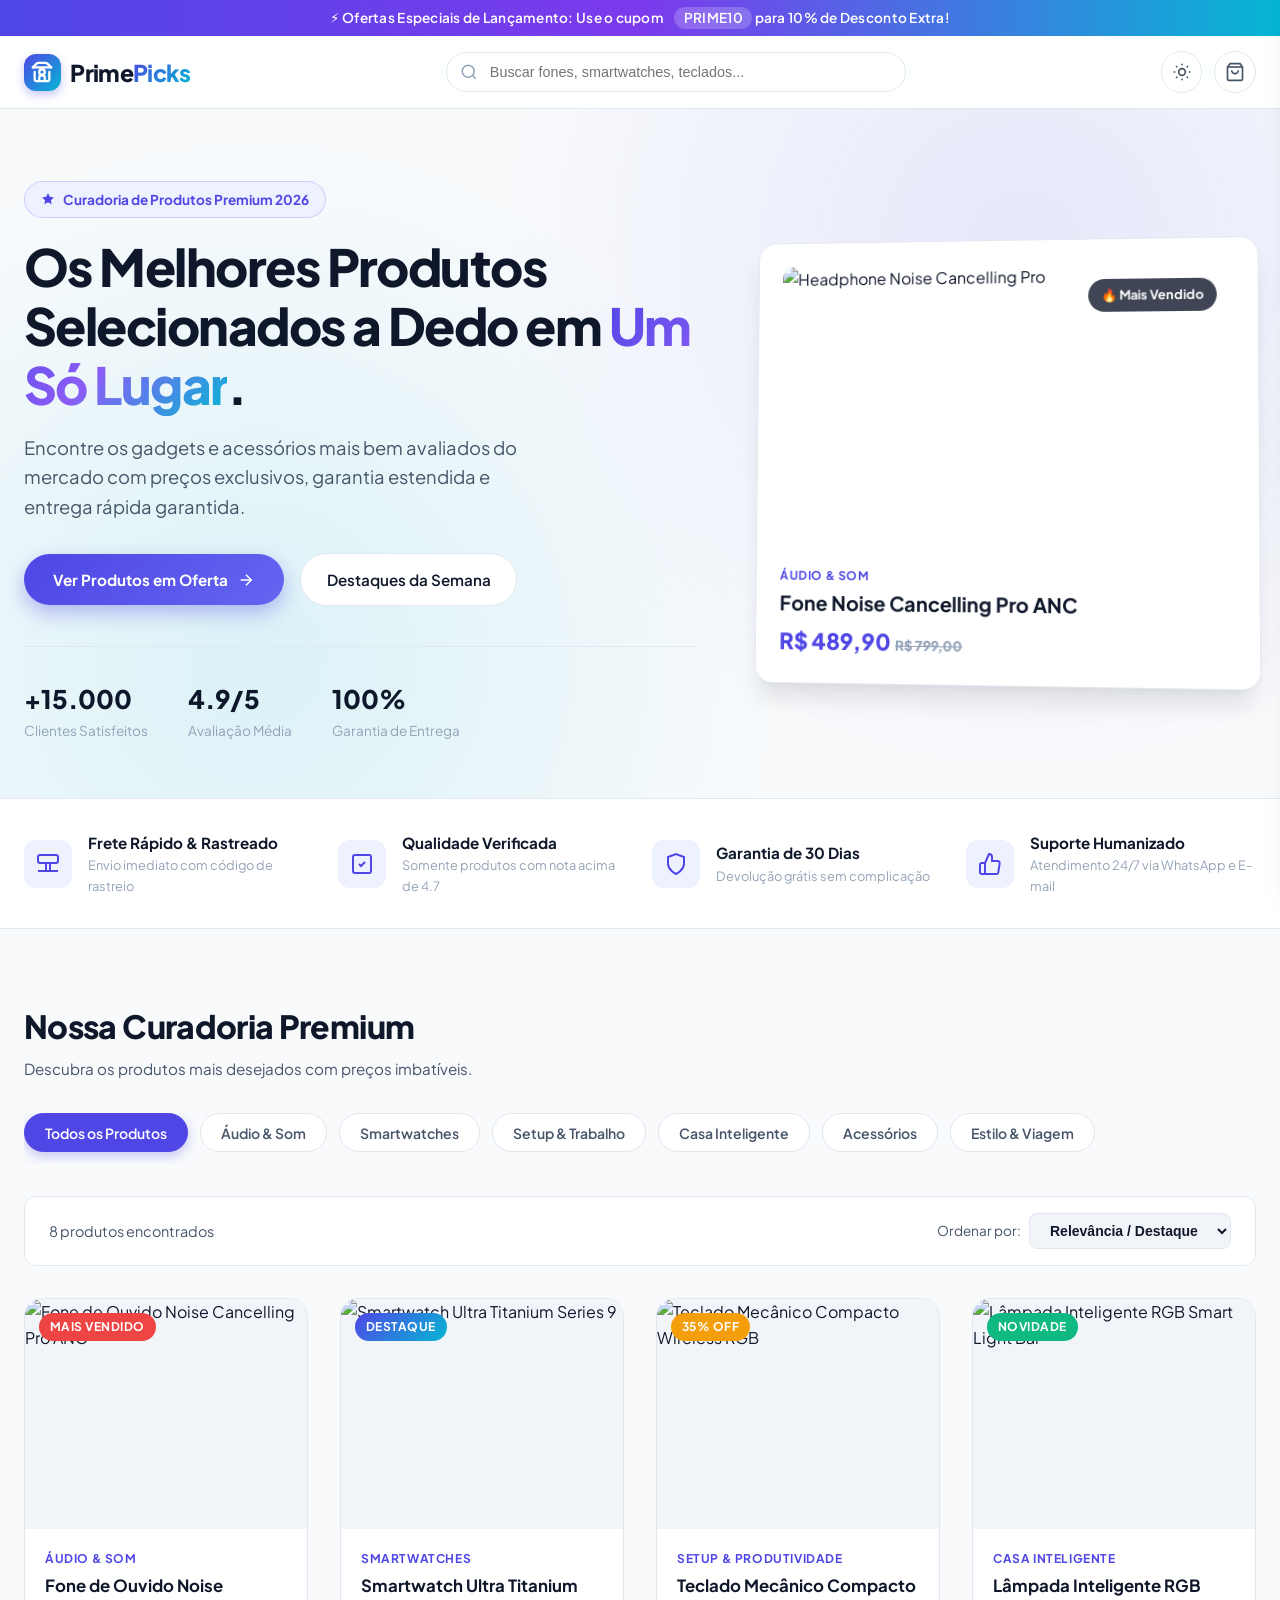
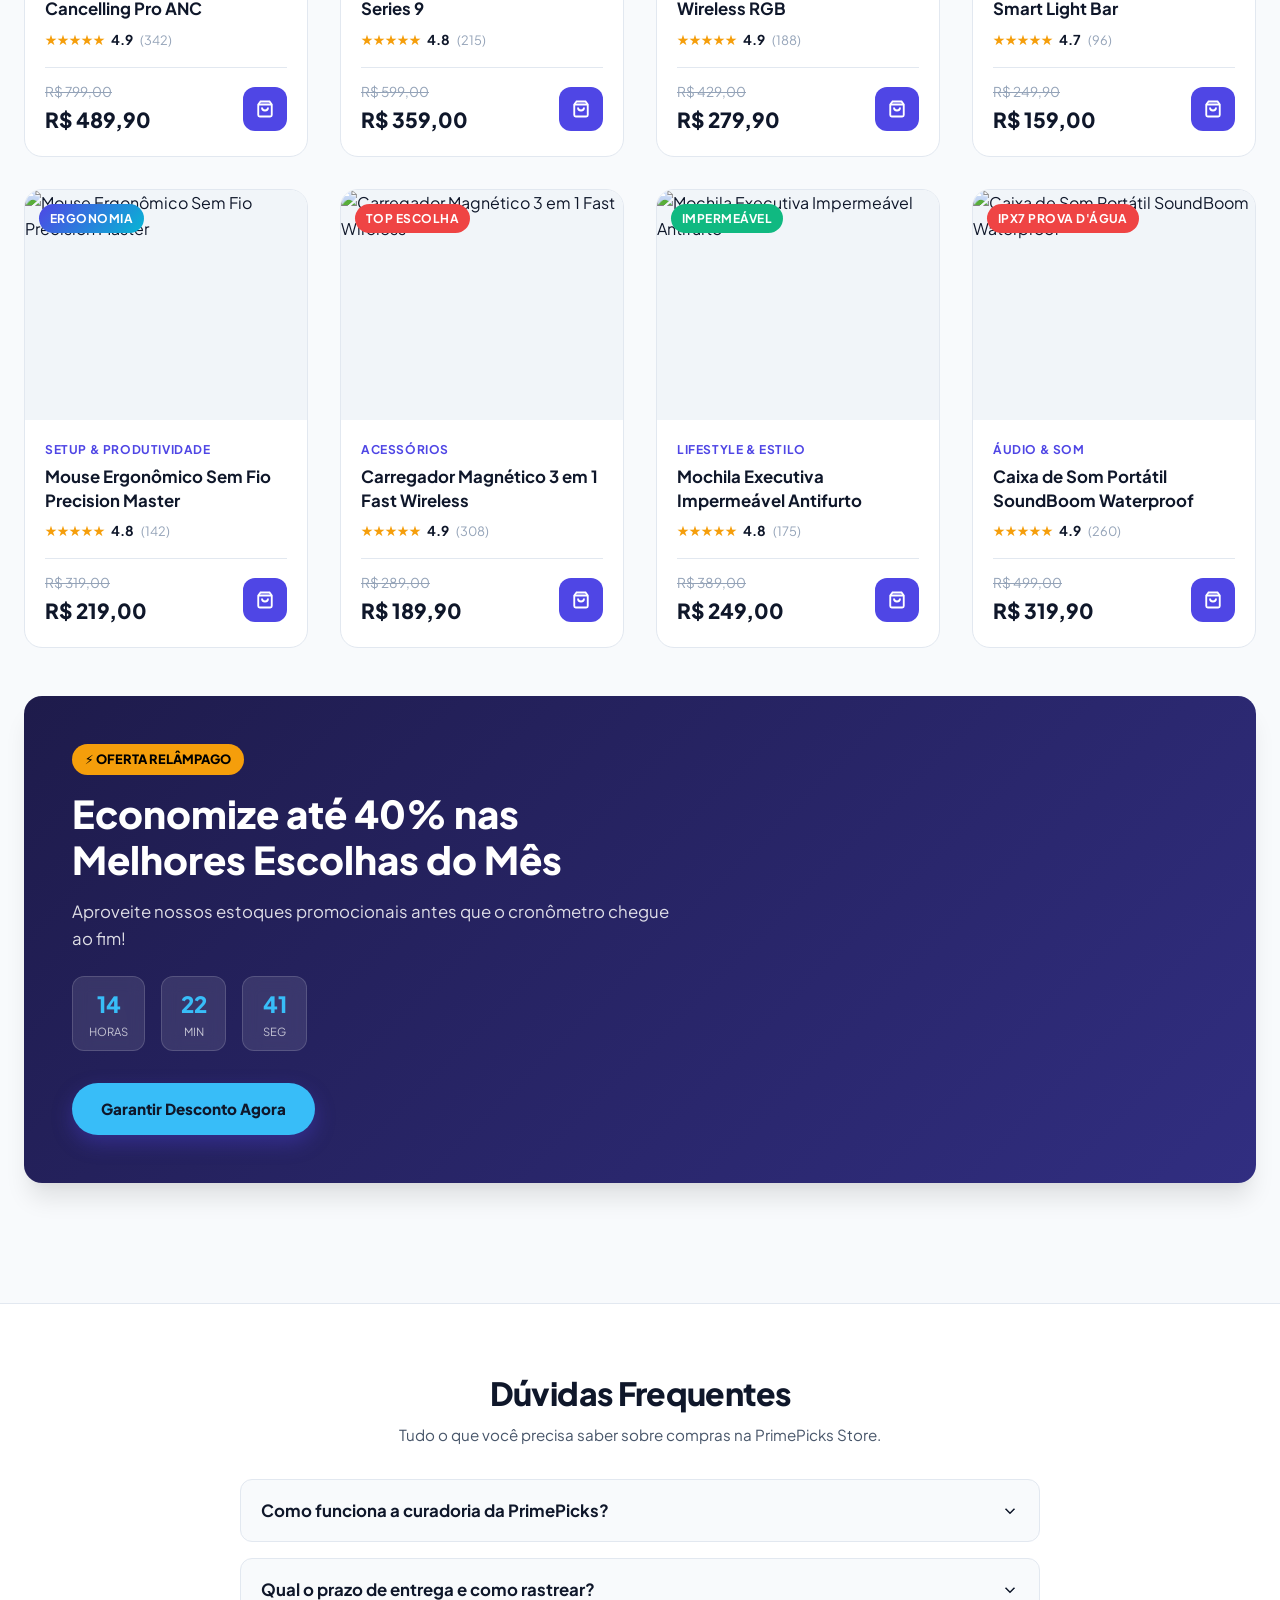
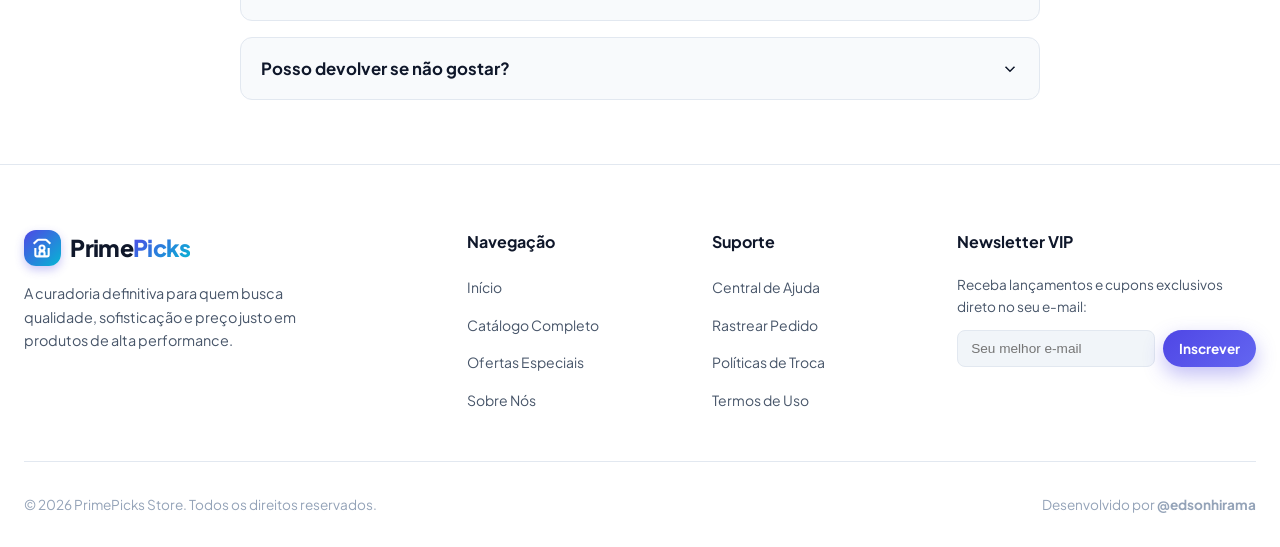
==== index.html @ 43847dff "feat: initial release of primepicksstore" ====
<!DOCTYPE html>
<html lang="pt-BR">
<head>
  <meta charset="UTF-8">
  <meta name="viewport" content="width=device-width, initial-scale=1.0">
  <title>PrimePicks Store | Os Melhores Produtos & Ofertas Exclusivas</title>
  <meta name="description" content="Descubra a melhor curadoria de produtos em tecnologia, smartwatches, setup e acessórios com descontos imperdíveis na PrimePicks Store.">

  <!-- Google Fonts: Plus Jakarta Sans -->
  <link rel="preconnect" href="https://fonts.googleapis.com">
  <link rel="preconnect" href="https://fonts.gstatic.com" crossorigin>
  <link href="https://fonts.googleapis.com/css2?family=Plus+Jakarta+Sans:wght@400;500;600;700;800&display=swap" rel="stylesheet">

  <!-- Stylesheet -->
  <link rel="stylesheet" href="css/style.css">
</head>
<body>

  <!-- Top Announcement Bar -->
  <aside class="top-bar" aria-label="Promoção de lançamento">
    <span>⚡ Ofertas Especiais de Lançamento: Use o cupom <span class="highlight">PRIME10</span> para 10% de Desconto Extra!</span>
  </aside>

  <!-- Navbar -->
  <header class="navbar">
    <div class="container nav-container">
      <a href="#" class="brand">
        <div class="brand-icon">
          <svg width="22" height="22" viewBox="0 0 24 24" fill="none" stroke="currentColor" stroke-width="2.5" stroke-linecap="round" stroke-linejoin="round"><path d="m2 7 4.41-4.41A2 2 0 0 1 7.83 2h8.34a2 2 0 0 1 1.42.59L22 7"/><path d="M4 12v8a2 2 0 0 0 2 2h12a2 2 0 0 0 2-2v-8"/><path d="M15 22v-4a2 2 0 0 0-2-2h-2a2 2 0 0 0-2 2v4"/><path d="M2 7h20"/><circle cx="12" cy="12" r="3"/></svg>
        </div>
        <span>Prime<span class="accent">Picks</span></span>
      </a>

      <!-- Search Input -->
      <div class="nav-search">
        <div class="search-input-wrapper">
          <span class="search-icon">
            <svg width="18" height="18" viewBox="0 0 24 24" fill="none" stroke="currentColor" stroke-width="2"><circle cx="11" cy="11" r="8"/><path d="m21 21-4.3-4.3"/></svg>
          </span>
          <input type="text" id="search-input" placeholder="Buscar fones, smartwatches, teclados...">
        </div>
      </div>

      <!-- Action Buttons -->
      <div class="nav-actions">
        <!-- Theme Toggle -->
        <button id="theme-toggle-btn" class="icon-btn" title="Alternar Tema Claro/Escuro" aria-label="Alternar tema">
          <svg id="theme-icon" width="20" height="20" viewBox="0 0 24 24" fill="none" stroke="currentColor" stroke-width="2"><circle cx="12" cy="12" r="4"/><path d="M12 2v2"/><path d="M12 20v2"/><path d="m4.93 4.93 1.41 1.41"/><path d="m17.66 17.66 1.41 1.41"/><path d="M2 12h2"/><path d="M20 12h2"/><path d="m6.34 17.66-1.41 1.41"/><path d="m19.07 4.93-1.41 1.41"/></svg>
        </button>

        <!-- Cart Button -->
        <button id="cart-btn" class="icon-btn" title="Abrir Carrinho" aria-label="Abrir carrinho de compras">
          <svg width="20" height="20" viewBox="0 0 24 24" fill="none" stroke="currentColor" stroke-width="2"><path d="M6 2 3 6v14a2 2 0 0 0 2 2h14a2 2 0 0 0 2-2V6l-3-4Z"/><path d="M3 6h18"/><path d="M16 10a4 4 0 0 1-8 0"/></svg>
          <span id="cart-badge" class="cart-badge" style="display: none;">0</span>
        </button>
      </div>
    </div>
  </header>

  <!-- Hero Section -->
  <section class="hero">
    <div class="container hero-grid">
      <div class="hero-text-col">
        <div class="hero-tag">
          <svg width="14" height="14" viewBox="0 0 24 24" fill="currentColor"><path d="M12 2l3.09 6.26L22 9.27l-5 4.87 1.18 6.88L12 17.77l-6.18 3.25L7 14.14 2 9.27l6.91-1.01L12 2z"/></svg>
          Curadoria de Produtos Premium 2026
        </div>
        <h1 class="hero-title">
          Os Melhores Produtos Selecionados a Dedo em <span class="gradient-text">Um Só Lugar</span>.
        </h1>
        <p class="hero-desc">
          Encontre os gadgets e acessórios mais bem avaliados do mercado com preços exclusivos, garantia estendida e entrega rápida garantida.
        </p>
        <div class="hero-cta">
          <a href="#catalogo" class="btn-primary">
            <span>Ver Produtos em Oferta</span>
            <svg width="18" height="18" viewBox="0 0 24 24" fill="none" stroke="currentColor" stroke-width="2"><path d="M5 12h14"/><path d="m12 5 7 7-7 7"/></svg>
          </a>
          <a href="#destaques" class="btn-secondary">
            <span>Destaques da Semana</span>
          </a>
        </div>

        <div class="hero-stats">
          <div class="stat-item">
            <h3>+15.000</h3>
            <p>Clientes Satisfeitos</p>
          </div>
          <div class="stat-item">
            <h3>4.9/5</h3>
            <p>Avaliação Média</p>
          </div>
          <div class="stat-item">
            <h3>100%</h3>
            <p>Garantia de Entrega</p>
          </div>
        </div>
      </div>

      <!-- Hero Card Preview -->
      <div class="hero-card-preview">
        <div class="hero-card-img">
          <span class="hero-floating-badge">🔥 Mais Vendido</span>
          <img src="https://images.unsplash.com/photo-1505740420928-5e560c06d30e?auto=format&fit=crop&w=800&q=80" alt="Headphone Noise Cancelling Pro">
        </div>
        <div class="hero-card-info">
          <span class="card-category">Áudio & Som</span>
          <h4>Fone Noise Cancelling Pro ANC</h4>
          <div class="price">R$ 489,90 <span style="font-size: 0.85rem; color: var(--text-muted); text-decoration: line-through;">R$ 799,00</span></div>
        </div>
      </div>
    </div>
  </section>

  <!-- Trust Badges -->
  <section class="trust-section">
    <div class="container trust-grid">
      <div class="trust-card">
        <div class="trust-icon">
          <svg width="24" height="24" viewBox="0 0 24 24" fill="none" stroke="currentColor" stroke-width="2"><rect width="20" height="8" x="2" y="3" rx="2"/><path d="M14 11v8"/><path d="M10 11v8"/><path d="M2 19h20"/></svg>
        </div>
        <div>
          <h4>Frete Rápido & Rastreado</h4>
          <p>Envio imediato com código de rastreio</p>
        </div>
      </div>

      <div class="trust-card">
        <div class="trust-icon">
          <svg width="24" height="24" viewBox="0 0 24 24" fill="none" stroke="currentColor" stroke-width="2"><rect width="18" height="18" x="3" y="3" rx="2"/><path d="m9 12 2 2 4-4"/></svg>
        </div>
        <div>
          <h4>Qualidade Verificada</h4>
          <p>Somente produtos com nota acima de 4.7</p>
        </div>
      </div>

      <div class="trust-card">
        <div class="trust-icon">
          <svg width="24" height="24" viewBox="0 0 24 24" fill="none" stroke="currentColor" stroke-width="2"><path d="M12 22s8-4 8-10V5l-8-3-8 3v7c0 6 8 10 8 10z"/></svg>
        </div>
        <div>
          <h4>Garantia de 30 Dias</h4>
          <p>Devolução grátis sem complicação</p>
        </div>
      </div>

      <div class="trust-card">
        <div class="trust-icon">
          <svg width="24" height="24" viewBox="0 0 24 24" fill="none" stroke="currentColor" stroke-width="2"><path d="M14 9V5a3 3 0 0 0-3-3l-4 9v11h11.28a2 2 0 0 0 2-1.7l1.38-9a2 2 0 0 0-2-2.3zM7 22H4a2 2 0 0 1-2-2v-7a2 2 0 0 1 2-2h3"/></svg>
        </div>
        <div>
          <h4>Suporte Humanizado</h4>
          <p>Atendimento 24/7 via WhatsApp e E-mail</p>
        </div>
      </div>
    </div>
  </section>

  <!-- Store Catalog Section -->
  <main id="catalogo" class="store-section">
    <div class="container">
      <div class="section-header">
        <div>
          <h2 class="section-title">Nossa Curadoria Premium</h2>
          <p class="section-subtitle">Descubra os produtos mais desejados com preços imbatíveis.</p>
        </div>
      </div>

      <!-- Categories Filter Pills -->
      <nav id="category-pills" class="category-pills" aria-label="Filtro por categorias"></nav>

      <!-- Filter Bar -->
      <div class="filter-bar">
        <span id="products-count" class="filter-counter">Carregando catálogo...</span>
        <div style="display: flex; align-items: center; gap: 0.5rem;">
          <label for="sort-select" style="font-size: 0.85rem; color: var(--text-secondary);">Ordenar por:</label>
          <select id="sort-select" class="filter-sort-select">
            <option value="default">Relevância / Destaque</option>
            <option value="price-asc">Menor Preço</option>
            <option value="price-desc">Maior Preço</option>
            <option value="rating">Melhor Avaliação</option>
          </select>
        </div>
      </div>

      <!-- Products Grid -->
      <div id="products-grid" class="products-grid">
        <!-- Injected dynamically via app.js -->
      </div>

      <!-- Deals Banner -->
      <div id="destaques" class="deal-banner">
        <div class="deal-content">
          <span class="deal-badge">⚡ OFERTA RELÂMPAGO</span>
          <h2 class="deal-title">Economize até 40% nas Melhores Escolhas do Mês</h2>
          <p style="color: rgba(255,255,255,0.85); font-size: 1.05rem;">
            Aproveite nossos estoques promocionais antes que o cronômetro chegue ao fim!
          </p>

          <div class="countdown-wrapper">
            <div class="countdown-box">
              <div id="cd-hours" class="countdown-val">14</div>
              <div class="countdown-lbl">Horas</div>
            </div>
            <div class="countdown-box">
              <div id="cd-minutes" class="countdown-val">22</div>
              <div class="countdown-lbl">Min</div>
            </div>
            <div class="countdown-box">
              <div id="cd-seconds" class="countdown-val">45</div>
              <div class="countdown-lbl">Seg</div>
            </div>
          </div>

          <a href="#catalogo" class="btn-primary" style="background: #38bdf8; color: #0f172a; font-weight: 800;">
            Garantir Desconto Agora
          </a>
        </div>
      </div>
    </div>
  </main>

  <!-- FAQ Section -->
  <section class="faq-section">
    <div class="container">
      <div style="text-align: center; max-width: 600px; margin: 0 auto;">
        <h2 class="section-title">Dúvidas Frequentes</h2>
        <p class="section-subtitle">Tudo o que você precisa saber sobre compras na PrimePicks Store.</p>
      </div>

      <div class="faq-list">
        <div class="faq-item">
          <button class="faq-question">
            <span>Como funciona a curadoria da PrimePicks?</span>
            <svg width="18" height="18" viewBox="0 0 24 24" fill="none" stroke="currentColor" stroke-width="2"><path d="m6 9 6 6 6-6"/></svg>
          </button>
          <div class="faq-answer">
            Nossa equipe analisa milhares de produtos e seleciona apenas aqueles com classificação média superior a 4.7 estrelas, alta durabilidade e excelente custo-benefício.
          </div>
        </div>

        <div class="faq-item">
          <button class="faq-question">
            <span>Qual o prazo de entrega e como rastrear?</span>
            <svg width="18" height="18" viewBox="0 0 24 24" fill="none" stroke="currentColor" stroke-width="2"><path d="m6 9 6 6 6-6"/></svg>
          </button>
          <div class="faq-answer">
            O prazo médio de entrega varia de 3 a 7 dias úteis. Assim que o pedido for despachado, você receberá o código de rastreamento por e-mail e WhatsApp.
          </div>
        </div>

        <div class="faq-item">
          <button class="faq-question">
            <span>Posso devolver se não gostar?</span>
            <svg width="18" height="18" viewBox="0 0 24 24" fill="none" stroke="currentColor" stroke-width="2"><path d="m6 9 6 6 6-6"/></svg>
          </button>
          <div class="faq-answer">
            Sim! Garantimos até 30 dias de garantia incondicional. Se não ficar 100% satisfeito, fazemos a troca ou o reembolso total do seu pagamento.
          </div>
        </div>
      </div>
    </div>
  </section>

  <!-- Footer -->
  <footer class="footer">
    <div class="container">
      <div class="footer-grid">
        <div class="footer-brand">
          <div class="brand">
            <div class="brand-icon">
              <svg width="20" height="20" viewBox="0 0 24 24" fill="none" stroke="currentColor" stroke-width="2.5"><path d="m2 7 4.41-4.41A2 2 0 0 1 7.83 2h8.34a2 2 0 0 1 1.42.59L22 7"/><path d="M4 12v8a2 2 0 0 0 2 2h12a2 2 0 0 0 2-2v-8"/><path d="M15 22v-4a2 2 0 0 0-2-2h-2a2 2 0 0 0-2 2v4"/><circle cx="12" cy="12" r="3"/></svg>
            </div>
            <span>Prime<span class="accent">Picks</span></span>
          </div>
          <p>A curadoria definitiva para quem busca qualidade, sofisticação e preço justo em produtos de alta performance.</p>
        </div>

        <div class="footer-col">
          <h4>Navegação</h4>
          <ul class="footer-links">
            <li><a href="#">Início</a></li>
            <li><a href="#catalogo">Catálogo Completo</a></li>
            <li><a href="#destaques">Ofertas Especiais</a></li>
            <li><a href="#">Sobre Nós</a></li>
          </ul>
        </div>

        <div class="footer-col">
          <h4>Suporte</h4>
          <ul class="footer-links">
            <li><a href="#">Central de Ajuda</a></li>
            <li><a href="#">Rastrear Pedido</a></li>
            <li><a href="#">Políticas de Troca</a></li>
            <li><a href="#">Termos de Uso</a></li>
          </ul>
        </div>

        <div class="footer-col">
          <h4>Newsletter VIP</h4>
          <p style="font-size: 0.85rem; color: var(--text-secondary); margin-bottom: 0.8rem;">
            Receba lançamentos e cupons exclusivos direto no seu e-mail:
          </p>
          <div style="display: flex; gap: 0.5rem;">
            <input type="email" placeholder="Seu melhor e-mail" style="padding: 0.6rem 0.8rem; border-radius: var(--radius-sm); border: 1px solid var(--border-color); background: var(--bg-surface-secondary); color: var(--text-main); font-size: 0.85rem; flex: 1;">
            <button class="btn-primary" style="padding: 0.6rem 1rem; font-size: 0.85rem;">Inscrever</button>
          </div>
        </div>
      </div>

      <div class="footer-bottom">
        <p>&copy; 2026 PrimePicks Store. Todos os direitos reservados.</p>
        <p>Desenvolvido por <strong>@edsonhirama</strong></p>
      </div>
    </div>
  </footer>

  <!-- Shopping Cart Drawer -->
  <div id="cart-overlay" class="cart-overlay"></div>
  <aside id="cart-drawer" class="cart-drawer" aria-label="Carrinho de compras">
    <div class="cart-header">
      <h3>Meu Carrinho</h3>
      <button id="close-cart-btn" class="icon-btn" aria-label="Fechar carrinho">
        <svg width="20" height="20" viewBox="0 0 24 24" fill="none" stroke="currentColor" stroke-width="2"><path d="M18 6 6 18"/><path d="m6 6 12 12"/></svg>
      </button>
    </div>

    <div id="cart-items-container" class="cart-body">
      <!-- Items dynamically populated -->
    </div>

    <div class="cart-footer">
      <div class="coupon-box">
        <input type="text" id="coupon-input" placeholder="Cupom: PRIME10">
        <button id="apply-coupon-btn" class="coupon-btn">Aplicar</button>
      </div>

      <div class="cart-summary-line">
        <span>Subtotal</span>
        <span id="cart-subtotal">R$ 0,00</span>
      </div>
      <div id="cart-discount-row" class="cart-summary-line" style="display: none; color: var(--color-success); font-weight: 700;">
        <span>Desconto (10%)</span>
        <span id="cart-discount">- R$ 0,00</span>
      </div>
      <div class="cart-summary-line">
        <span>Frete</span>
        <span style="color: var(--color-success); font-weight: 700;">GRÁTIS</span>
      </div>
      <div class="cart-summary-line total">
        <span>Total</span>
        <span id="cart-total">R$ 0,00</span>
      </div>

      <button id="checkout-btn" class="checkout-btn">
        <span>Finalizar Pedido Seguro</span>
        <svg width="18" height="18" viewBox="0 0 24 24" fill="none" stroke="currentColor" stroke-width="2"><path d="M5 12h14"/><path d="m12 5 7 7-7 7"/></svg>
      </button>
    </div>
  </aside>

  <!-- Quick View Product Modal -->
  <div id="quick-view-modal" class="modal-overlay">
    <div class="modal-card">
      <button id="close-quick-view-btn" class="modal-close-btn" aria-label="Fechar prévia">
        <svg width="20" height="20" viewBox="0 0 24 24" fill="none" stroke="currentColor" stroke-width="2"><path d="M18 6 6 18"/><path d="m6 6 12 12"/></svg>
      </button>

      <div class="modal-grid">
        <div class="modal-img-wrap">
          <img id="modal-img" src="" alt="Produto">
        </div>
        <div class="modal-details">
          <span id="modal-category" class="card-category">Categoria</span>
          <h2 id="modal-title" style="font-size: 1.5rem; font-weight: 800; margin-bottom: 0.5rem;">Título do Produto</h2>
          <div class="card-rating">
            <div class="stars">★★★★★</div>
            <strong id="modal-rating">5.0</strong>
            <span id="modal-reviews" class="reviews-num">(100 avaliações)</span>
          </div>

          <div style="margin: 1rem 0;">
            <span id="modal-old-price" class="price-old" style="font-size: 1rem;">R$ 0,00</span>
            <div id="modal-price" class="price-current" style="font-size: 2rem; color: var(--color-primary);">R$ 0,00</div>
          </div>

          <p id="modal-desc" style="color: var(--text-secondary); font-size: 0.95rem; line-height: 1.6;">Descrição do produto.</p>

          <div id="modal-specs" class="modal-specs-list">
            <!-- Badges -->
          </div>

          <div style="margin-top: auto; padding-top: 1.5rem;">
            <button id="modal-add-to-cart-btn" class="btn-primary" style="width: 100%; justify-content: center;">
              <svg width="20" height="20" viewBox="0 0 24 24" fill="none" stroke="currentColor" stroke-width="2"><path d="M6 2 3 6v14a2 2 0 0 0 2 2h14a2 2 0 0 0 2-2V6l-3-4Z"/><path d="M3 6h18"/><path d="M16 10a4 4 0 0 1-8 0"/></svg>
              Adicionar ao Carrinho
            </button>
          </div>
        </div>
      </div>
    </div>
  </div>

  <!-- Checkout Success Modal -->
  <div id="checkout-success-modal" class="modal-overlay">
    <div class="checkout-success-card">
      <div class="success-icon-circle">
        <svg width="32" height="32" viewBox="0 0 24 24" fill="none" stroke="currentColor" stroke-width="3"><polyline points="20 6 9 17 4 12"/></svg>
      </div>
      <h2 style="font-size: 1.6rem; font-weight: 800; margin-bottom: 0.5rem;">Pedido Realizado com Sucesso!</h2>
      <p style="color: var(--text-secondary); margin-bottom: 1.5rem;">
        Parabéns! Seu pedido de simulação foi registrado com sucesso. Você receberá os detalhes no seu e-mail de cadastro.
      </p>
      <button id="close-success-modal-btn" class="btn-primary" style="width: 100%; justify-content: center;">
        Continuar Comprando
      </button>
    </div>
  </div>

  <!-- Toast Notification Container -->
  <div id="toast-container" class="toast-container"></div>

  <!-- Scripts -->
  <script src="js/products.js"></script>
  <script src="js/app.js"></script>
</body>
</html>
---- css/style.css ----
/* ==========================================================================
   PrimePicks Store - Modern Dynamic CSS Stylesheet
   ========================================================================== */

:root {
  /* Color Palette - Light Theme */
  --color-primary: #4f46e5;
  --color-primary-hover: #4338ca;
  --color-primary-light: #eef2ff;
  --color-secondary: #06b6d4;
  --color-accent: #f59e0b;
  --color-success: #10b981;
  --color-danger: #ef4444;

  --bg-body: #f8fafc;
  --bg-surface: #ffffff;
  --bg-surface-secondary: #f1f5f9;
  --bg-glass: rgba(255, 255, 255, 0.85);

  --text-main: #0f172a;
  --text-secondary: #475569;
  --text-muted: #94a3b8;
  --text-inverse: #ffffff;

  --border-color: #e2e8f0;
  --border-focus: #818cf8;

  --shadow-sm: 0 1px 2px 0 rgba(0, 0, 0, 0.05);
  --shadow-md: 0 4px 6px -1px rgba(0, 0, 0, 0.1), 0 2px 4px -2px rgba(0, 0, 0, 0.05);
  --shadow-lg: 0 10px 15px -3px rgba(0, 0, 0, 0.1), 0 4px 6px -4px rgba(0, 0, 0, 0.05);
  --shadow-xl: 0 20px 25px -5px rgba(0, 0, 0, 0.1), 0 8px 10px -6px rgba(0, 0, 0, 0.04);
  --shadow-glow: 0 0 25px rgba(79, 70, 229, 0.25);

  --radius-sm: 8px;
  --radius-md: 12px;
  --radius-lg: 18px;
  --radius-full: 9999px;

  --transition-fast: 0.15s ease;
  --transition-normal: 0.25s cubic-bezier(0.4, 0, 0.2, 1);
  --transition-slow: 0.4s cubic-bezier(0.4, 0, 0.2, 1);

  --container-max: 1280px;
}

[data-theme="dark"] {
  --color-primary: #6366f1;
  --color-primary-hover: #818cf8;
  --color-primary-light: rgba(99, 102, 241, 0.15);

  --bg-body: #0b0f19;
  --bg-surface: #131b2e;
  --bg-surface-secondary: #1e293b;
  --bg-glass: rgba(19, 27, 46, 0.88);

  --text-main: #f8fafc;
  --text-secondary: #cbd5e1;
  --text-muted: #64748b;
  --text-inverse: #0f172a;

  --border-color: #1e293b;
  --border-focus: #6366f1;

  --shadow-sm: 0 1px 2px 0 rgba(0, 0, 0, 0.3);
  --shadow-md: 0 4px 6px -1px rgba(0, 0, 0, 0.4);
  --shadow-lg: 0 10px 15px -3px rgba(0, 0, 0, 0.5);
  --shadow-xl: 0 20px 25px -5px rgba(0, 0, 0, 0.6);
  --shadow-glow: 0 0 30px rgba(99, 102, 241, 0.35);
}

/* ==========================================================================
   Base & Reset
   ========================================================================== */

*, *::before, *::after {
  box-sizing: border-box;
  margin: 0;
  padding: 0;
}

html {
  scroll-behavior: smooth;
  font-family: 'Plus Jakarta Sans', system-ui, -apple-system, sans-serif;
  -webkit-font-smoothing: antialiased;
}

body {
  background-color: var(--bg-body);
  color: var(--text-main);
  line-height: 1.6;
  transition: background-color var(--transition-normal), color var(--transition-normal);
  overflow-x: hidden;
}

a {
  color: inherit;
  text-decoration: none;
}

button {
  font-family: inherit;
  cursor: pointer;
  border: none;
  background: none;
  outline: none;
}

img {
  max-width: 100%;
  height: auto;
  display: block;
}

.container {
  width: 100%;
  max-width: var(--container-max);
  margin: 0 auto;
  padding: 0 1.5rem;
}

/* ==========================================================================
   Header & Navbar
   ========================================================================== */

.top-bar {
  background: linear-gradient(90deg, #4f46e5, #7c3aed, #06b6d4);
  color: #ffffff;
  font-size: 0.85rem;
  padding: 0.45rem 0;
  text-align: center;
  font-weight: 600;
  letter-spacing: 0.02em;
}

.top-bar .highlight {
  background: rgba(255, 255, 255, 0.2);
  padding: 0.15rem 0.6rem;
  border-radius: var(--radius-full);
  margin-left: 0.5rem;
}

.navbar {
  position: sticky;
  top: 0;
  z-index: 100;
  background: var(--bg-glass);
  backdrop-filter: blur(12px);
  -webkit-backdrop-filter: blur(12px);
  border-bottom: 1px solid var(--border-color);
  transition: all var(--transition-fast);
}

.nav-container {
  display: flex;
  align-items: center;
  justify-content: space-between;
  height: 4.5rem;
  gap: 1.5rem;
}

.brand {
  display: flex;
  align-items: center;
  gap: 0.6rem;
  font-size: 1.45rem;
  font-weight: 800;
  letter-spacing: -0.03em;
  color: var(--text-main);
}

.brand-icon {
  width: 2.3rem;
  height: 2.3rem;
  background: linear-gradient(135deg, var(--color-primary), #06b6d4);
  border-radius: var(--radius-md);
  display: flex;
  align-items: center;
  justify-content: center;
  color: #fff;
  box-shadow: 0 4px 10px rgba(79, 70, 229, 0.3);
}

.brand span.accent {
  background: linear-gradient(135deg, var(--color-primary), #06b6d4);
  -webkit-background-clip: text;
  -webkit-text-fill-color: transparent;
}

.nav-search {
  flex: 1;
  max-width: 460px;
  position: relative;
}

.search-input-wrapper {
  position: relative;
  display: flex;
  align-items: center;
}

.search-input-wrapper input {
  width: 100%;
  padding: 0.7rem 1rem 0.7rem 2.7rem;
  border-radius: var(--radius-full);
  border: 1px solid var(--border-color);
  background: var(--bg-surface);
  color: var(--text-main);
  font-size: 0.9rem;
  outline: none;
  transition: all var(--transition-fast);
}

.search-input-wrapper input:focus {
  border-color: var(--border-focus);
  box-shadow: 0 0 0 3px rgba(99, 102, 241, 0.2);
}

.search-icon {
  position: absolute;
  left: 0.9rem;
  color: var(--text-muted);
  pointer-events: none;
  display: flex;
}

.nav-actions {
  display: flex;
  align-items: center;
  gap: 0.75rem;
}

.icon-btn {
  width: 2.6rem;
  height: 2.6rem;
  border-radius: var(--radius-full);
  border: 1px solid var(--border-color);
  background: var(--bg-surface);
  color: var(--text-secondary);
  display: flex;
  align-items: center;
  justify-content: center;
  position: relative;
  transition: all var(--transition-fast);
}

.icon-btn:hover {
  color: var(--color-primary);
  border-color: var(--border-focus);
  background: var(--color-primary-light);
  transform: translateY(-2px);
}

.cart-badge {
  position: absolute;
  top: -4px;
  right: -4px;
  background: var(--color-primary);
  color: #fff;
  font-size: 0.72rem;
  font-weight: 700;
  width: 1.25rem;
  height: 1.25rem;
  border-radius: var(--radius-full);
  display: flex;
  align-items: center;
  justify-content: center;
  box-shadow: 0 2px 5px rgba(0, 0, 0, 0.2);
}

/* ==========================================================================
   Hero Section
   ========================================================================== */

.hero {
  position: relative;
  padding: 4.5rem 0 3.5rem;
  background: radial-gradient(circle at 80% 20%, rgba(99, 102, 241, 0.12), transparent 45%),
              radial-gradient(circle at 20% 80%, rgba(6, 182, 212, 0.12), transparent 45%);
}

.hero-grid {
  display: grid;
  grid-template-columns: 1.2fr 0.9fr;
  align-items: center;
  gap: 3.5rem;
}

.hero-tag {
  display: inline-flex;
  align-items: center;
  gap: 0.5rem;
  padding: 0.4rem 1rem;
  background: var(--color-primary-light);
  color: var(--color-primary);
  font-size: 0.85rem;
  font-weight: 700;
  border-radius: var(--radius-full);
  margin-bottom: 1.2rem;
  border: 1px solid rgba(99, 102, 241, 0.25);
}

.hero-title {
  font-size: 3.2rem;
  font-weight: 800;
  line-height: 1.15;
  letter-spacing: -0.03em;
  margin-bottom: 1.2rem;
}

.hero-title .gradient-text {
  background: linear-gradient(135deg, var(--color-primary) 0%, #8b5cf6 50%, #06b6d4 100%);
  -webkit-background-clip: text;
  -webkit-text-fill-color: transparent;
}

.hero-desc {
  font-size: 1.15rem;
  color: var(--text-secondary);
  margin-bottom: 2rem;
  max-width: 520px;
}

.hero-cta {
  display: flex;
  align-items: center;
  gap: 1rem;
  flex-wrap: wrap;
}

.btn-primary {
  display: inline-flex;
  align-items: center;
  gap: 0.6rem;
  padding: 0.85rem 1.8rem;
  background: linear-gradient(135deg, var(--color-primary), #6366f1);
  color: #ffffff;
  font-weight: 700;
  font-size: 0.95rem;
  border-radius: var(--radius-full);
  box-shadow: 0 8px 20px rgba(79, 70, 229, 0.35);
  transition: all var(--transition-fast);
}

.btn-primary:hover {
  transform: translateY(-2px);
  box-shadow: 0 12px 25px rgba(79, 70, 229, 0.45);
}

.btn-secondary {
  display: inline-flex;
  align-items: center;
  gap: 0.6rem;
  padding: 0.85rem 1.6rem;
  background: var(--bg-surface);
  color: var(--text-main);
  font-weight: 600;
  font-size: 0.95rem;
  border-radius: var(--radius-full);
  border: 1px solid var(--border-color);
  transition: all var(--transition-fast);
}

.btn-secondary:hover {
  background: var(--bg-surface-secondary);
  border-color: var(--border-focus);
}

.hero-stats {
  display: flex;
  align-items: center;
  gap: 2.5rem;
  margin-top: 2.5rem;
  padding-top: 2rem;
  border-top: 1px solid var(--border-color);
}

.stat-item h3 {
  font-size: 1.6rem;
  font-weight: 800;
  color: var(--text-main);
}

.stat-item p {
  font-size: 0.85rem;
  color: var(--text-muted);
}

.hero-card-preview {
  position: relative;
  background: var(--bg-surface);
  border: 1px solid var(--border-color);
  border-radius: var(--radius-lg);
  padding: 1.5rem;
  box-shadow: var(--shadow-xl);
  transform: perspective(1000px) rotateY(-4deg) rotateX(2deg);
  transition: transform var(--transition-normal);
}

.hero-card-preview:hover {
  transform: perspective(1000px) rotateY(0deg) rotateX(0deg) translateY(-6px);
}

.hero-card-img {
  border-radius: var(--radius-md);
  overflow: hidden;
  height: 280px;
  position: relative;
}

.hero-card-img img {
  width: 100%;
  height: 100%;
  object-fit: cover;
}

.hero-floating-badge {
  position: absolute;
  top: 1rem;
  right: 1rem;
  background: rgba(15, 23, 42, 0.8);
  backdrop-filter: blur(8px);
  color: #ffffff;
  padding: 0.4rem 0.8rem;
  border-radius: var(--radius-full);
  font-size: 0.8rem;
  font-weight: 700;
  display: flex;
  align-items: center;
  gap: 0.4rem;
}

.hero-card-info {
  margin-top: 1.2rem;
}

.hero-card-info h4 {
  font-size: 1.25rem;
  font-weight: 700;
}

.hero-card-info .price {
  font-size: 1.4rem;
  font-weight: 800;
  color: var(--color-primary);
  margin-top: 0.3rem;
}

/* ==========================================================================
   Trust & Benefits Bar
   ========================================================================== */

.trust-section {
  padding: 2rem 0;
  background: var(--bg-surface);
  border-top: 1px solid var(--border-color);
  border-bottom: 1px solid var(--border-color);
}

.trust-grid {
  display: grid;
  grid-template-columns: repeat(4, 1fr);
  gap: 1.5rem;
}

.trust-card {
  display: flex;
  align-items: center;
  gap: 1rem;
}

.trust-icon {
  width: 3rem;
  height: 3rem;
  border-radius: var(--radius-md);
  background: var(--color-primary-light);
  color: var(--color-primary);
  display: flex;
  align-items: center;
  justify-content: center;
  flex-shrink: 0;
}

.trust-card h4 {
  font-size: 0.95rem;
  font-weight: 700;
  color: var(--text-main);
}

.trust-card p {
  font-size: 0.8rem;
  color: var(--text-muted);
}

/* ==========================================================================
   Categories & Filter Pills
   ========================================================================== */

.store-section {
  padding: 4.5rem 0;
}

.section-header {
  display: flex;
  justify-content: space-between;
  align-items: flex-end;
  margin-bottom: 2rem;
  flex-wrap: wrap;
  gap: 1rem;
}

.section-title {
  font-size: 2rem;
  font-weight: 800;
  letter-spacing: -0.02em;
}

.section-subtitle {
  color: var(--text-secondary);
  font-size: 0.95rem;
  margin-top: 0.25rem;
}

.category-pills {
  display: flex;
  gap: 0.75rem;
  overflow-x: auto;
  padding-bottom: 0.75rem;
  scrollbar-width: thin;
  margin-bottom: 2rem;
}

.category-pill {
  padding: 0.6rem 1.25rem;
  background: var(--bg-surface);
  border: 1px solid var(--border-color);
  border-radius: var(--radius-full);
  font-size: 0.875rem;
  font-weight: 600;
  color: var(--text-secondary);
  display: inline-flex;
  align-items: center;
  gap: 0.5rem;
  white-space: nowrap;
  transition: all var(--transition-fast);
}

.category-pill:hover {
  background: var(--bg-surface-secondary);
  color: var(--color-primary);
  border-color: var(--border-focus);
}

.category-pill.active {
  background: var(--color-primary);
  color: #ffffff;
  border-color: var(--color-primary);
  box-shadow: 0 4px 12px rgba(79, 70, 229, 0.3);
}

.filter-bar {
  display: flex;
  justify-content: space-between;
  align-items: center;
  background: var(--bg-surface);
  padding: 1rem 1.5rem;
  border-radius: var(--radius-md);
  border: 1px solid var(--border-color);
  margin-bottom: 2rem;
}

.filter-counter {
  font-size: 0.9rem;
  color: var(--text-secondary);
}

.filter-sort-select {
  padding: 0.5rem 1rem;
  background: var(--bg-surface-secondary);
  color: var(--text-main);
  border: 1px solid var(--border-color);
  border-radius: var(--radius-sm);
  font-size: 0.875rem;
  font-weight: 600;
  outline: none;
}

/* ==========================================================================
   Product Grid & Cards
   ========================================================================== */

.products-grid {
  display: grid;
  grid-template-columns: repeat(auto-fill, minmax(280px, 1fr));
  gap: 2rem;
}

.product-card {
  background: var(--bg-surface);
  border: 1px solid var(--border-color);
  border-radius: var(--radius-lg);
  overflow: hidden;
  display: flex;
  flex-direction: column;
  position: relative;
  transition: transform var(--transition-normal), box-shadow var(--transition-normal), border-color var(--transition-normal);
}

.product-card:hover {
  transform: translateY(-6px);
  box-shadow: var(--shadow-lg);
  border-color: var(--border-focus);
}

.card-image-wrap {
  position: relative;
  height: 230px;
  background: var(--bg-surface-secondary);
  overflow: hidden;
}

.card-image-wrap img {
  width: 100%;
  height: 100%;
  object-fit: cover;
  transition: transform var(--transition-slow);
}

.product-card:hover .card-image-wrap img {
  transform: scale(1.08);
}

.card-badge {
  position: absolute;
  top: 0.85rem;
  left: 0.85rem;
  font-size: 0.75rem;
  font-weight: 700;
  padding: 0.3rem 0.7rem;
  border-radius: var(--radius-full);
  text-transform: uppercase;
  letter-spacing: 0.04em;
  z-index: 2;
}

.card-badge.hot {
  background: #ef4444;
  color: #fff;
}

.card-badge.prime {
  background: linear-gradient(135deg, #4f46e5, #06b6d4);
  color: #fff;
}

.card-badge.sale {
  background: #f59e0b;
  color: #fff;
}

.card-badge.new {
  background: #10b981;
  color: #fff;
}

.quick-view-btn {
  position: absolute;
  bottom: 0.85rem;
  left: 50%;
  transform: translateX(-50%) translateY(20px);
  opacity: 0;
  background: rgba(15, 23, 42, 0.85);
  backdrop-filter: blur(4px);
  color: #ffffff;
  padding: 0.5rem 1rem;
  border-radius: var(--radius-full);
  font-size: 0.8rem;
  font-weight: 600;
  display: flex;
  align-items: center;
  gap: 0.4rem;
  transition: all var(--transition-normal);
}

.product-card:hover .quick-view-btn {
  transform: translateX(-50%) translateY(0);
  opacity: 1;
}

.product-card-body {
  padding: 1.25rem;
  display: flex;
  flex-direction: column;
  flex: 1;
}

.card-category {
  font-size: 0.75rem;
  font-weight: 700;
  color: var(--color-primary);
  text-transform: uppercase;
  letter-spacing: 0.05em;
  margin-bottom: 0.35rem;
}

.card-title {
  font-size: 1.05rem;
  font-weight: 700;
  color: var(--text-main);
  line-height: 1.4;
  margin-bottom: 0.5rem;
  display: -webkit-box;
  -webkit-line-clamp: 2;
  -webkit-box-orient: vertical;
  overflow: hidden;
  height: 2.8em;
}

.card-rating {
  display: flex;
  align-items: center;
  gap: 0.4rem;
  font-size: 0.85rem;
  margin-bottom: 1rem;
}

.stars {
  color: var(--color-accent);
  display: flex;
  gap: 2px;
}

.reviews-num {
  color: var(--text-muted);
  font-size: 0.8rem;
}

.card-footer-info {
  margin-top: auto;
  display: flex;
  align-items: center;
  justify-content: space-between;
  padding-top: 0.85rem;
  border-top: 1px solid var(--border-color);
}

.price-box {
  display: flex;
  flex-direction: column;
}

.price-current {
  font-size: 1.3rem;
  font-weight: 800;
  color: var(--text-main);
}

.price-old {
  font-size: 0.85rem;
  color: var(--text-muted);
  text-decoration: line-through;
}

.add-cart-btn {
  width: 2.75rem;
  height: 2.75rem;
  border-radius: var(--radius-md);
  background: var(--color-primary);
  color: #fff;
  display: flex;
  align-items: center;
  justify-content: center;
  transition: all var(--transition-fast);
}

.add-cart-btn:hover {
  background: var(--color-primary-hover);
  transform: scale(1.06);
  box-shadow: 0 4px 12px rgba(79, 70, 229, 0.35);
}

/* ==========================================================================
   Deals Banner Section
   ========================================================================== */

.deal-banner {
  background: linear-gradient(135deg, #1e1b4b, #312e81);
  border-radius: var(--radius-lg);
  padding: 3rem;
  color: #ffffff;
  position: relative;
  overflow: hidden;
  margin: 3rem 0;
  box-shadow: var(--shadow-xl);
}

.deal-content {
  position: relative;
  z-index: 2;
  max-width: 600px;
}

.deal-badge {
  display: inline-block;
  background: #f59e0b;
  color: #000;
  font-weight: 800;
  font-size: 0.8rem;
  padding: 0.3rem 0.8rem;
  border-radius: var(--radius-full);
  margin-bottom: 1rem;
}

.deal-title {
  font-size: 2.4rem;
  font-weight: 800;
  line-height: 1.2;
  margin-bottom: 1rem;
}

.countdown-wrapper {
  display: flex;
  gap: 1rem;
  margin: 1.5rem 0 2rem;
}

.countdown-box {
  background: rgba(255, 255, 255, 0.1);
  backdrop-filter: blur(8px);
  border: 1px solid rgba(255, 255, 255, 0.15);
  border-radius: var(--radius-md);
  padding: 0.6rem 1rem;
  min-width: 65px;
  text-align: center;
}

.countdown-val {
  font-size: 1.4rem;
  font-weight: 800;
  color: #38bdf8;
}

.countdown-lbl {
  font-size: 0.7rem;
  text-transform: uppercase;
  color: rgba(255, 255, 255, 0.7);
}

/* ==========================================================================
   Shopping Cart Drawer
   ========================================================================== */

.cart-overlay {
  position: fixed;
  inset: 0;
  background: rgba(0, 0, 0, 0.6);
  backdrop-filter: blur(4px);
  z-index: 1000;
  opacity: 0;
  pointer-events: none;
  transition: opacity var(--transition-normal);
}

.cart-overlay.active {
  opacity: 1;
  pointer-events: auto;
}

.cart-drawer {
  position: fixed;
  top: 0;
  right: -450px;
  width: 100%;
  max-width: 420px;
  height: 100vh;
  background: var(--bg-surface);
  z-index: 1001;
  display: flex;
  flex-direction: column;
  box-shadow: -10px 0 30px rgba(0, 0, 0, 0.25);
  transition: right var(--transition-normal);
}

.cart-drawer.active {
  right: 0;
}

.cart-header {
  display: flex;
  align-items: center;
  justify-content: space-between;
  padding: 1.5rem;
  border-bottom: 1px solid var(--border-color);
}

.cart-header h3 {
  font-size: 1.25rem;
  font-weight: 700;
}

.cart-body {
  flex: 1;
  overflow-y: auto;
  padding: 1.5rem;
  display: flex;
  flex-direction: column;
  gap: 1rem;
}

.empty-cart-state {
  display: flex;
  flex-direction: column;
  align-items: center;
  justify-content: center;
  height: 100%;
  text-align: center;
  color: var(--text-muted);
  gap: 1rem;
}

.cart-item {
  display: flex;
  gap: 1rem;
  padding: 1rem;
  background: var(--bg-surface-secondary);
  border-radius: var(--radius-md);
  position: relative;
}

.cart-item-img {
  width: 70px;
  height: 70px;
  border-radius: var(--radius-sm);
  overflow: hidden;
  flex-shrink: 0;
}

.cart-item-img img {
  width: 100%;
  height: 100%;
  object-fit: cover;
}

.cart-item-details {
  flex: 1;
}

.cart-item-title {
  font-size: 0.9rem;
  font-weight: 700;
  margin-bottom: 0.25rem;
  line-height: 1.3;
}

.cart-item-price {
  font-weight: 800;
  color: var(--color-primary);
  font-size: 0.95rem;
  margin-bottom: 0.5rem;
}

.qty-control {
  display: inline-flex;
  align-items: center;
  border: 1px solid var(--border-color);
  border-radius: var(--radius-full);
  background: var(--bg-surface);
  overflow: hidden;
}

.qty-btn {
  width: 1.75rem;
  height: 1.75rem;
  display: flex;
  align-items: center;
  justify-content: center;
  font-weight: bold;
  color: var(--text-main);
  transition: background var(--transition-fast);
}

.qty-btn:hover {
  background: var(--color-primary-light);
  color: var(--color-primary);
}

.qty-num {
  padding: 0 0.5rem;
  font-size: 0.85rem;
  font-weight: 700;
}

.remove-item-btn {
  position: absolute;
  top: 0.75rem;
  right: 0.75rem;
  color: var(--text-muted);
  transition: color var(--transition-fast);
}

.remove-item-btn:hover {
  color: var(--color-danger);
}

.cart-footer {
  padding: 1.5rem;
  border-top: 1px solid var(--border-color);
  background: var(--bg-surface);
}

.coupon-box {
  display: flex;
  gap: 0.5rem;
  margin-bottom: 1rem;
}

.coupon-box input {
  flex: 1;
  padding: 0.6rem 1rem;
  border: 1px solid var(--border-color);
  border-radius: var(--radius-sm);
  background: var(--bg-surface-secondary);
  color: var(--text-main);
  font-size: 0.85rem;
}

.coupon-btn {
  padding: 0.6rem 1rem;
  background: var(--bg-surface-secondary);
  border: 1px solid var(--border-color);
  border-radius: var(--radius-sm);
  font-weight: 700;
  font-size: 0.85rem;
  color: var(--text-main);
}

.cart-summary-line {
  display: flex;
  justify-content: space-between;
  font-size: 0.9rem;
  color: var(--text-secondary);
  margin-bottom: 0.5rem;
}

.cart-summary-line.total {
  font-size: 1.15rem;
  font-weight: 800;
  color: var(--text-main);
  padding-top: 0.5rem;
  border-top: 1px dashed var(--border-color);
  margin-top: 0.5rem;
  margin-bottom: 1.25rem;
}

.checkout-btn {
  width: 100%;
  padding: 0.9rem;
  background: var(--color-success);
  color: #ffffff;
  font-weight: 700;
  border-radius: var(--radius-md);
  font-size: 1rem;
  display: flex;
  align-items: center;
  justify-content: center;
  gap: 0.5rem;
  box-shadow: 0 4px 15px rgba(16, 185, 129, 0.3);
  transition: all var(--transition-fast);
}

.checkout-btn:hover {
  background: #059669;
  transform: translateY(-2px);
}

/* ==========================================================================
   Product Modal (Quick View)
   ========================================================================== */

.modal-overlay {
  position: fixed;
  inset: 0;
  background: rgba(0, 0, 0, 0.7);
  backdrop-filter: blur(6px);
  z-index: 1100;
  display: flex;
  align-items: center;
  justify-content: center;
  padding: 1.5rem;
  opacity: 0;
  pointer-events: none;
  transition: opacity var(--transition-normal);
}

.modal-overlay.active {
  opacity: 1;
  pointer-events: auto;
}

.modal-card {
  background: var(--bg-surface);
  border: 1px solid var(--border-color);
  border-radius: var(--radius-lg);
  max-width: 800px;
  width: 100%;
  max-height: 90vh;
  overflow-y: auto;
  position: relative;
  box-shadow: var(--shadow-xl);
  transform: scale(0.95);
  transition: transform var(--transition-normal);
}

.modal-overlay.active .modal-card {
  transform: scale(1);
}

.modal-close-btn {
  position: absolute;
  top: 1.2rem;
  right: 1.2rem;
  z-index: 10;
  width: 2.2rem;
  height: 2.2rem;
  border-radius: var(--radius-full);
  background: var(--bg-surface-secondary);
  color: var(--text-main);
  display: flex;
  align-items: center;
  justify-content: center;
}

.modal-grid {
  display: grid;
  grid-template-columns: 1fr 1.1fr;
}

.modal-img-wrap {
  background: var(--bg-surface-secondary);
  height: 100%;
  min-height: 350px;
}

.modal-img-wrap img {
  width: 100%;
  height: 100%;
  object-fit: cover;
}

.modal-details {
  padding: 2.5rem 2rem;
  display: flex;
  flex-direction: column;
}

.modal-specs-list {
  display: grid;
  grid-template-columns: 1fr 1fr;
  gap: 0.6rem;
  margin: 1.5rem 0;
}

.spec-badge {
  background: var(--bg-surface-secondary);
  padding: 0.4rem 0.8rem;
  border-radius: var(--radius-sm);
  font-size: 0.8rem;
  font-weight: 600;
  color: var(--text-secondary);
  border: 1px solid var(--border-color);
}

/* ==========================================================================
   Checkout Success Modal
   ========================================================================== */

.checkout-success-card {
  background: var(--bg-surface);
  border-radius: var(--radius-lg);
  padding: 2.5rem;
  max-width: 480px;
  width: 100%;
  text-align: center;
  border: 1px solid var(--border-color);
}

.success-icon-circle {
  width: 4rem;
  height: 4rem;
  border-radius: var(--radius-full);
  background: rgba(16, 185, 129, 0.15);
  color: var(--color-success);
  display: flex;
  align-items: center;
  justify-content: center;
  margin: 0 auto 1.5rem;
}

/* ==========================================================================
   Toast Notification
   ========================================================================== */

.toast-container {
  position: fixed;
  bottom: 2rem;
  left: 50%;
  transform: translateX(-50%);
  z-index: 1200;
  display: flex;
  flex-direction: column;
  gap: 0.5rem;
  pointer-events: none;
}

.toast {
  background: rgba(15, 23, 42, 0.95);
  backdrop-filter: blur(8px);
  color: #ffffff;
  padding: 0.75rem 1.4rem;
  border-radius: var(--radius-full);
  font-size: 0.9rem;
  font-weight: 600;
  box-shadow: 0 10px 25px rgba(0, 0, 0, 0.3);
  display: flex;
  align-items: center;
  gap: 0.6rem;
  animation: slideUpToast 0.3s ease forwards;
}

@keyframes slideUpToast {
  from {
    opacity: 0;
    transform: translateY(20px);
  }
  to {
    opacity: 1;
    transform: translateY(0);
  }
}

/* ==========================================================================
   FAQ & Footer
   ========================================================================== */

.faq-section {
  padding: 4rem 0;
  background: var(--bg-surface);
  border-top: 1px solid var(--border-color);
}

.faq-list {
  max-width: 800px;
  margin: 2rem auto 0;
  display: flex;
  flex-direction: column;
  gap: 1rem;
}

.faq-item {
  border: 1px solid var(--border-color);
  border-radius: var(--radius-md);
  overflow: hidden;
  background: var(--bg-body);
}

.faq-question {
  width: 100%;
  padding: 1.25rem;
  text-align: left;
  font-size: 1.05rem;
  font-weight: 700;
  color: var(--text-main);
  display: flex;
  justify-content: space-between;
  align-items: center;
}

.faq-answer {
  padding: 0 1.25rem 1.25rem;
  color: var(--text-secondary);
  font-size: 0.95rem;
  display: none;
}

.faq-item.active .faq-answer {
  display: block;
}

.footer {
  background: var(--bg-surface);
  border-top: 1px solid var(--border-color);
  padding: 4rem 0 2rem;
}

.footer-grid {
  display: grid;
  grid-template-columns: 2fr 1fr 1fr 1.5fr;
  gap: 3rem;
  margin-bottom: 3rem;
}

.footer-brand p {
  color: var(--text-secondary);
  font-size: 0.9rem;
  margin: 1rem 0;
  max-width: 300px;
}

.footer-col h4 {
  font-size: 1rem;
  font-weight: 700;
  margin-bottom: 1.2rem;
  color: var(--text-main);
}

.footer-links {
  list-style: none;
  display: flex;
  flex-direction: column;
  gap: 0.75rem;
}

.footer-links a {
  color: var(--text-secondary);
  font-size: 0.875rem;
  transition: color var(--transition-fast);
}

.footer-links a:hover {
  color: var(--color-primary);
}

.footer-bottom {
  padding-top: 2rem;
  border-top: 1px solid var(--border-color);
  display: flex;
  justify-content: space-between;
  align-items: center;
  color: var(--text-muted);
  font-size: 0.85rem;
  flex-wrap: wrap;
  gap: 1rem;
}

/* ==========================================================================
   Responsive Breakpoints
   ========================================================================== */

@media (max-width: 1024px) {
  .hero-grid {
    grid-template-columns: 1fr;
    gap: 2.5rem;
  }
  .hero-card-preview {
    max-width: 480px;
    margin: 0 auto;
  }
  .trust-grid {
    grid-template-columns: repeat(2, 1fr);
  }
  .footer-grid {
    grid-template-columns: 1fr 1fr;
  }
}

@media (max-width: 768px) {
  .hero-title {
    font-size: 2.2rem;
  }
  .nav-search {
    display: none;
  }
  .trust-grid {
    grid-template-columns: 1fr;
  }
  .modal-grid {
    grid-template-columns: 1fr;
  }
  .modal-img-wrap {
    height: 220px;
    min-height: auto;
  }
  .footer-grid {
    grid-template-columns: 1fr;
  }
}
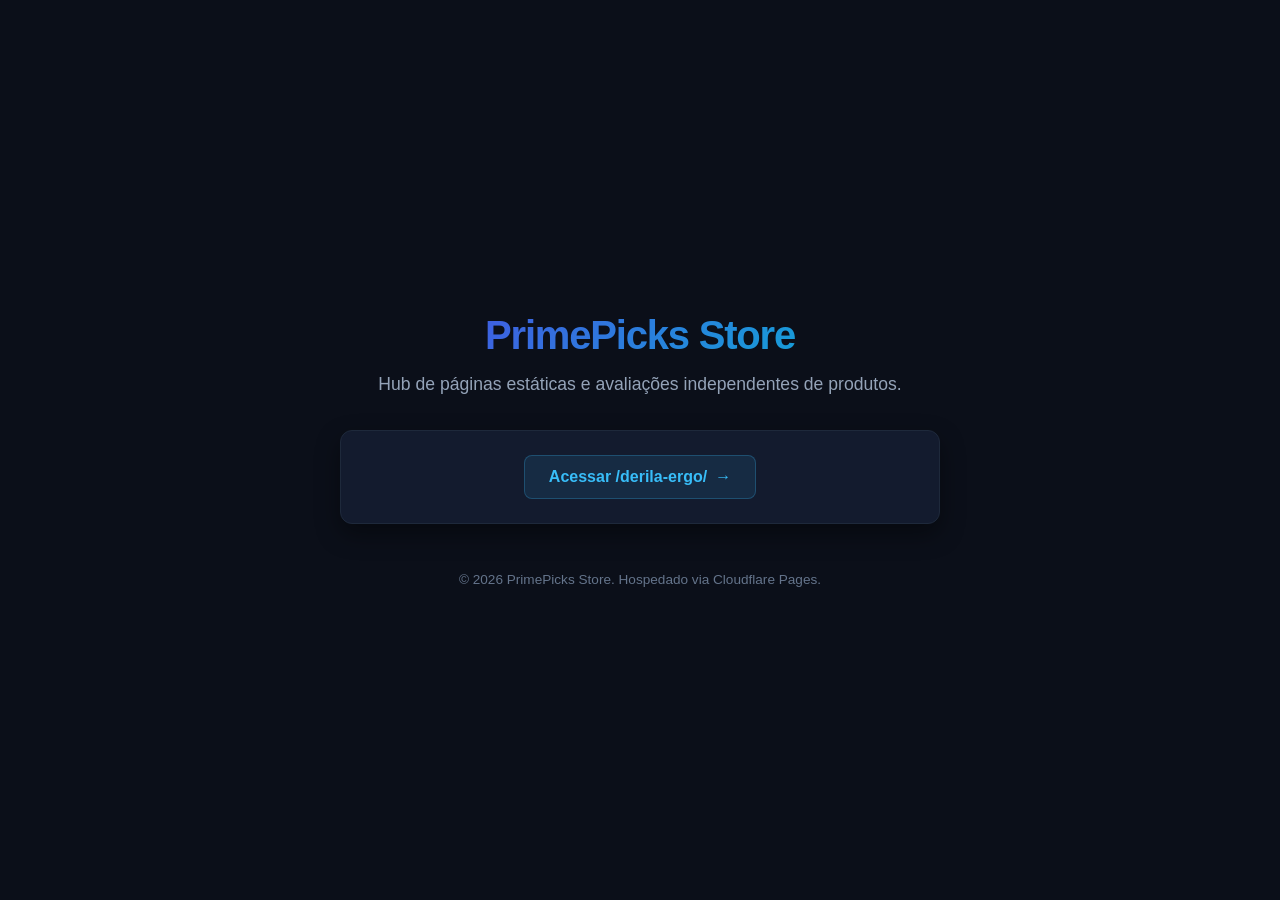
==== commit 7818c221: "refactor: simplify structure for independent static affiliate pages" ====
--- a/index.html
+++ b/index.html
@@ -3,426 +3,92 @@
 <head>
   <meta charset="UTF-8">
   <meta name="viewport" content="width=device-width, initial-scale=1.0">
-  <title>PrimePicks Store | Os Melhores Produtos & Ofertas Exclusivas</title>
-  <meta name="description" content="Descubra a melhor curadoria de produtos em tecnologia, smartwatches, setup e acessórios com descontos imperdíveis na PrimePicks Store.">
-
-  <!-- Google Fonts: Plus Jakarta Sans -->
-  <link rel="preconnect" href="https://fonts.googleapis.com">
-  <link rel="preconnect" href="https://fonts.gstatic.com" crossorigin>
-  <link href="https://fonts.googleapis.com/css2?family=Plus+Jakarta+Sans:wght@400;500;600;700;800&display=swap" rel="stylesheet">
-
-  <!-- Stylesheet -->
-  <link rel="stylesheet" href="css/style.css">
+  <title>PrimePicks Store</title>
+  <style>
+    * {
+      box-sizing: border-box;
+      margin: 0;
+      padding: 0;
+    }
+    body {
+      font-family: -apple-system, BlinkMacSystemFont, "Segoe UI", Roboto, Helvetica, Arial, sans-serif;
+      background-color: #0b0f19;
+      color: #f8fafc;
+      min-height: 100vh;
+      display: flex;
+      flex-direction: column;
+      align-items: center;
+      justify-content: center;
+      padding: 2rem;
+      text-align: center;
+    }
+    .container {
+      max-width: 600px;
+      width: 100%;
+    }
+    h1 {
+      font-size: 2.5rem;
+      font-weight: 800;
+      letter-spacing: -0.03em;
+      margin-bottom: 0.75rem;
+      background: linear-gradient(135deg, #4f46e5, #06b6d4);
+      -webkit-background-clip: text;
+      -webkit-text-fill-color: transparent;
+    }
+    p {
+      color: #94a3b8;
+      font-size: 1.1rem;
+      line-height: 1.6;
+      margin-bottom: 2rem;
+    }
+    .card {
+      background: #131b2e;
+      border: 1px solid #1e293b;
+      border-radius: 12px;
+      padding: 1.5rem;
+      box-shadow: 0 10px 25px rgba(0, 0, 0, 0.4);
+    }
+    .page-link {
+      display: inline-flex;
+      align-items: center;
+      justify-content: center;
+      gap: 0.5rem;
+      color: #38bdf8;
+      text-decoration: none;
+      font-weight: 600;
+      padding: 0.75rem 1.5rem;
+      background: rgba(56, 189, 248, 0.1);
+      border: 1px solid rgba(56, 189, 248, 0.25);
+      border-radius: 8px;
+      transition: all 0.2s ease;
+    }
+    .page-link:hover {
+      background: rgba(56, 189, 248, 0.2);
+      border-color: #38bdf8;
+      transform: translateY(-2px);
+    }
+    footer {
+      margin-top: 3rem;
+      font-size: 0.85rem;
+      color: #64748b;
+    }
+  </style>
 </head>
 <body>
-
-  <!-- Top Announcement Bar -->
-  <aside class="top-bar" aria-label="Promoção de lançamento">
-    <span>⚡ Ofertas Especiais de Lançamento: Use o cupom <span class="highlight">PRIME10</span> para 10% de Desconto Extra!</span>
-  </aside>
-
-  <!-- Navbar -->
-  <header class="navbar">
-    <div class="container nav-container">
-      <a href="#" class="brand">
-        <div class="brand-icon">
-          <svg width="22" height="22" viewBox="0 0 24 24" fill="none" stroke="currentColor" stroke-width="2.5" stroke-linecap="round" stroke-linejoin="round"><path d="m2 7 4.41-4.41A2 2 0 0 1 7.83 2h8.34a2 2 0 0 1 1.42.59L22 7"/><path d="M4 12v8a2 2 0 0 0 2 2h12a2 2 0 0 0 2-2v-8"/><path d="M15 22v-4a2 2 0 0 0-2-2h-2a2 2 0 0 0-2 2v4"/><path d="M2 7h20"/><circle cx="12" cy="12" r="3"/></svg>
-        </div>
-        <span>Prime<span class="accent">Picks</span></span>
+  <div class="container">
+    <h1>PrimePicks Store</h1>
+    <p>Hub de páginas estáticas e avaliações independentes de produtos.</p>
+    
+    <div class="card">
+      <a href="/derila-ergo/" class="page-link">
+        <span>Acessar /derila-ergo/</span>
+        <span>&rarr;</span>
       </a>
-
-      <!-- Search Input -->
-      <div class="nav-search">
-        <div class="search-input-wrapper">
-          <span class="search-icon">
-            <svg width="18" height="18" viewBox="0 0 24 24" fill="none" stroke="currentColor" stroke-width="2"><circle cx="11" cy="11" r="8"/><path d="m21 21-4.3-4.3"/></svg>
-          </span>
-          <input type="text" id="search-input" placeholder="Buscar fones, smartwatches, teclados...">
-        </div>
-      </div>
-
-      <!-- Action Buttons -->
-      <div class="nav-actions">
-        <!-- Theme Toggle -->
-        <button id="theme-toggle-btn" class="icon-btn" title="Alternar Tema Claro/Escuro" aria-label="Alternar tema">
-          <svg id="theme-icon" width="20" height="20" viewBox="0 0 24 24" fill="none" stroke="currentColor" stroke-width="2"><circle cx="12" cy="12" r="4"/><path d="M12 2v2"/><path d="M12 20v2"/><path d="m4.93 4.93 1.41 1.41"/><path d="m17.66 17.66 1.41 1.41"/><path d="M2 12h2"/><path d="M20 12h2"/><path d="m6.34 17.66-1.41 1.41"/><path d="m19.07 4.93-1.41 1.41"/></svg>
-        </button>
-
-        <!-- Cart Button -->
-        <button id="cart-btn" class="icon-btn" title="Abrir Carrinho" aria-label="Abrir carrinho de compras">
-          <svg width="20" height="20" viewBox="0 0 24 24" fill="none" stroke="currentColor" stroke-width="2"><path d="M6 2 3 6v14a2 2 0 0 0 2 2h14a2 2 0 0 0 2-2V6l-3-4Z"/><path d="M3 6h18"/><path d="M16 10a4 4 0 0 1-8 0"/></svg>
-          <span id="cart-badge" class="cart-badge" style="display: none;">0</span>
-        </button>
-      </div>
-    </div>
-  </header>
-
-  <!-- Hero Section -->
-  <section class="hero">
-    <div class="container hero-grid">
-      <div class="hero-text-col">
-        <div class="hero-tag">
-          <svg width="14" height="14" viewBox="0 0 24 24" fill="currentColor"><path d="M12 2l3.09 6.26L22 9.27l-5 4.87 1.18 6.88L12 17.77l-6.18 3.25L7 14.14 2 9.27l6.91-1.01L12 2z"/></svg>
-          Curadoria de Produtos Premium 2026
-        </div>
-        <h1 class="hero-title">
-          Os Melhores Produtos Selecionados a Dedo em <span class="gradient-text">Um Só Lugar</span>.
-        </h1>
-        <p class="hero-desc">
-          Encontre os gadgets e acessórios mais bem avaliados do mercado com preços exclusivos, garantia estendida e entrega rápida garantida.
-        </p>
-        <div class="hero-cta">
-          <a href="#catalogo" class="btn-primary">
-            <span>Ver Produtos em Oferta</span>
-            <svg width="18" height="18" viewBox="0 0 24 24" fill="none" stroke="currentColor" stroke-width="2"><path d="M5 12h14"/><path d="m12 5 7 7-7 7"/></svg>
-          </a>
-          <a href="#destaques" class="btn-secondary">
-            <span>Destaques da Semana</span>
-          </a>
-        </div>
-
-        <div class="hero-stats">
-          <div class="stat-item">
-            <h3>+15.000</h3>
-            <p>Clientes Satisfeitos</p>
-          </div>
-          <div class="stat-item">
-            <h3>4.9/5</h3>
-            <p>Avaliação Média</p>
-          </div>
-          <div class="stat-item">
-            <h3>100%</h3>
-            <p>Garantia de Entrega</p>
-          </div>
-        </div>
-      </div>
-
-      <!-- Hero Card Preview -->
-      <div class="hero-card-preview">
-        <div class="hero-card-img">
-          <span class="hero-floating-badge">🔥 Mais Vendido</span>
-          <img src="https://images.unsplash.com/photo-1505740420928-5e560c06d30e?auto=format&fit=crop&w=800&q=80" alt="Headphone Noise Cancelling Pro">
-        </div>
-        <div class="hero-card-info">
-          <span class="card-category">Áudio & Som</span>
-          <h4>Fone Noise Cancelling Pro ANC</h4>
-          <div class="price">R$ 489,90 <span style="font-size: 0.85rem; color: var(--text-muted); text-decoration: line-through;">R$ 799,00</span></div>
-        </div>
-      </div>
-    </div>
-  </section>
-
-  <!-- Trust Badges -->
-  <section class="trust-section">
-    <div class="container trust-grid">
-      <div class="trust-card">
-        <div class="trust-icon">
-          <svg width="24" height="24" viewBox="0 0 24 24" fill="none" stroke="currentColor" stroke-width="2"><rect width="20" height="8" x="2" y="3" rx="2"/><path d="M14 11v8"/><path d="M10 11v8"/><path d="M2 19h20"/></svg>
-        </div>
-        <div>
-          <h4>Frete Rápido & Rastreado</h4>
-          <p>Envio imediato com código de rastreio</p>
-        </div>
-      </div>
-
-      <div class="trust-card">
-        <div class="trust-icon">
-          <svg width="24" height="24" viewBox="0 0 24 24" fill="none" stroke="currentColor" stroke-width="2"><rect width="18" height="18" x="3" y="3" rx="2"/><path d="m9 12 2 2 4-4"/></svg>
-        </div>
-        <div>
-          <h4>Qualidade Verificada</h4>
-          <p>Somente produtos com nota acima de 4.7</p>
-        </div>
-      </div>
-
-      <div class="trust-card">
-        <div class="trust-icon">
-          <svg width="24" height="24" viewBox="0 0 24 24" fill="none" stroke="currentColor" stroke-width="2"><path d="M12 22s8-4 8-10V5l-8-3-8 3v7c0 6 8 10 8 10z"/></svg>
-        </div>
-        <div>
-          <h4>Garantia de 30 Dias</h4>
-          <p>Devolução grátis sem complicação</p>
-        </div>
-      </div>
-
-      <div class="trust-card">
-        <div class="trust-icon">
-          <svg width="24" height="24" viewBox="0 0 24 24" fill="none" stroke="currentColor" stroke-width="2"><path d="M14 9V5a3 3 0 0 0-3-3l-4 9v11h11.28a2 2 0 0 0 2-1.7l1.38-9a2 2 0 0 0-2-2.3zM7 22H4a2 2 0 0 1-2-2v-7a2 2 0 0 1 2-2h3"/></svg>
-        </div>
-        <div>
-          <h4>Suporte Humanizado</h4>
-          <p>Atendimento 24/7 via WhatsApp e E-mail</p>
-        </div>
-      </div>
-    </div>
-  </section>
-
-  <!-- Store Catalog Section -->
-  <main id="catalogo" class="store-section">
-    <div class="container">
-      <div class="section-header">
-        <div>
-          <h2 class="section-title">Nossa Curadoria Premium</h2>
-          <p class="section-subtitle">Descubra os produtos mais desejados com preços imbatíveis.</p>
-        </div>
-      </div>
-
-      <!-- Categories Filter Pills -->
-      <nav id="category-pills" class="category-pills" aria-label="Filtro por categorias"></nav>
-
-      <!-- Filter Bar -->
-      <div class="filter-bar">
-        <span id="products-count" class="filter-counter">Carregando catálogo...</span>
-        <div style="display: flex; align-items: center; gap: 0.5rem;">
-          <label for="sort-select" style="font-size: 0.85rem; color: var(--text-secondary);">Ordenar por:</label>
-          <select id="sort-select" class="filter-sort-select">
-            <option value="default">Relevância / Destaque</option>
-            <option value="price-asc">Menor Preço</option>
-            <option value="price-desc">Maior Preço</option>
-            <option value="rating">Melhor Avaliação</option>
-          </select>
-        </div>
-      </div>
-
-      <!-- Products Grid -->
-      <div id="products-grid" class="products-grid">
-        <!-- Injected dynamically via app.js -->
-      </div>
-
-      <!-- Deals Banner -->
-      <div id="destaques" class="deal-banner">
-        <div class="deal-content">
-          <span class="deal-badge">⚡ OFERTA RELÂMPAGO</span>
-          <h2 class="deal-title">Economize até 40% nas Melhores Escolhas do Mês</h2>
-          <p style="color: rgba(255,255,255,0.85); font-size: 1.05rem;">
-            Aproveite nossos estoques promocionais antes que o cronômetro chegue ao fim!
-          </p>
-
-          <div class="countdown-wrapper">
-            <div class="countdown-box">
-              <div id="cd-hours" class="countdown-val">14</div>
-              <div class="countdown-lbl">Horas</div>
-            </div>
-            <div class="countdown-box">
-              <div id="cd-minutes" class="countdown-val">22</div>
-              <div class="countdown-lbl">Min</div>
-            </div>
-            <div class="countdown-box">
-              <div id="cd-seconds" class="countdown-val">45</div>
-              <div class="countdown-lbl">Seg</div>
-            </div>
-          </div>
-
-          <a href="#catalogo" class="btn-primary" style="background: #38bdf8; color: #0f172a; font-weight: 800;">
-            Garantir Desconto Agora
-          </a>
-        </div>
-      </div>
-    </div>
-  </main>
-
-  <!-- FAQ Section -->
-  <section class="faq-section">
-    <div class="container">
-      <div style="text-align: center; max-width: 600px; margin: 0 auto;">
-        <h2 class="section-title">Dúvidas Frequentes</h2>
-        <p class="section-subtitle">Tudo o que você precisa saber sobre compras na PrimePicks Store.</p>
-      </div>
-
-      <div class="faq-list">
-        <div class="faq-item">
-          <button class="faq-question">
-            <span>Como funciona a curadoria da PrimePicks?</span>
-            <svg width="18" height="18" viewBox="0 0 24 24" fill="none" stroke="currentColor" stroke-width="2"><path d="m6 9 6 6 6-6"/></svg>
-          </button>
-          <div class="faq-answer">
-            Nossa equipe analisa milhares de produtos e seleciona apenas aqueles com classificação média superior a 4.7 estrelas, alta durabilidade e excelente custo-benefício.
-          </div>
-        </div>
-
-        <div class="faq-item">
-          <button class="faq-question">
-            <span>Qual o prazo de entrega e como rastrear?</span>
-            <svg width="18" height="18" viewBox="0 0 24 24" fill="none" stroke="currentColor" stroke-width="2"><path d="m6 9 6 6 6-6"/></svg>
-          </button>
-          <div class="faq-answer">
-            O prazo médio de entrega varia de 3 a 7 dias úteis. Assim que o pedido for despachado, você receberá o código de rastreamento por e-mail e WhatsApp.
-          </div>
-        </div>
-
-        <div class="faq-item">
-          <button class="faq-question">
-            <span>Posso devolver se não gostar?</span>
-            <svg width="18" height="18" viewBox="0 0 24 24" fill="none" stroke="currentColor" stroke-width="2"><path d="m6 9 6 6 6-6"/></svg>
-          </button>
-          <div class="faq-answer">
-            Sim! Garantimos até 30 dias de garantia incondicional. Se não ficar 100% satisfeito, fazemos a troca ou o reembolso total do seu pagamento.
-          </div>
-        </div>
-      </div>
-    </div>
-  </section>
-
-  <!-- Footer -->
-  <footer class="footer">
-    <div class="container">
-      <div class="footer-grid">
-        <div class="footer-brand">
-          <div class="brand">
-            <div class="brand-icon">
-              <svg width="20" height="20" viewBox="0 0 24 24" fill="none" stroke="currentColor" stroke-width="2.5"><path d="m2 7 4.41-4.41A2 2 0 0 1 7.83 2h8.34a2 2 0 0 1 1.42.59L22 7"/><path d="M4 12v8a2 2 0 0 0 2 2h12a2 2 0 0 0 2-2v-8"/><path d="M15 22v-4a2 2 0 0 0-2-2h-2a2 2 0 0 0-2 2v4"/><circle cx="12" cy="12" r="3"/></svg>
-            </div>
-            <span>Prime<span class="accent">Picks</span></span>
-          </div>
-          <p>A curadoria definitiva para quem busca qualidade, sofisticação e preço justo em produtos de alta performance.</p>
-        </div>
-
-        <div class="footer-col">
-          <h4>Navegação</h4>
-          <ul class="footer-links">
-            <li><a href="#">Início</a></li>
-            <li><a href="#catalogo">Catálogo Completo</a></li>
-            <li><a href="#destaques">Ofertas Especiais</a></li>
-            <li><a href="#">Sobre Nós</a></li>
-          </ul>
-        </div>
-
-        <div class="footer-col">
-          <h4>Suporte</h4>
-          <ul class="footer-links">
-            <li><a href="#">Central de Ajuda</a></li>
-            <li><a href="#">Rastrear Pedido</a></li>
-            <li><a href="#">Políticas de Troca</a></li>
-            <li><a href="#">Termos de Uso</a></li>
-          </ul>
-        </div>
-
-        <div class="footer-col">
-          <h4>Newsletter VIP</h4>
-          <p style="font-size: 0.85rem; color: var(--text-secondary); margin-bottom: 0.8rem;">
-            Receba lançamentos e cupons exclusivos direto no seu e-mail:
-          </p>
-          <div style="display: flex; gap: 0.5rem;">
-            <input type="email" placeholder="Seu melhor e-mail" style="padding: 0.6rem 0.8rem; border-radius: var(--radius-sm); border: 1px solid var(--border-color); background: var(--bg-surface-secondary); color: var(--text-main); font-size: 0.85rem; flex: 1;">
-            <button class="btn-primary" style="padding: 0.6rem 1rem; font-size: 0.85rem;">Inscrever</button>
-          </div>
-        </div>
-      </div>
-
-      <div class="footer-bottom">
-        <p>&copy; 2026 PrimePicks Store. Todos os direitos reservados.</p>
-        <p>Desenvolvido por <strong>@edsonhirama</strong></p>
-      </div>
-    </div>
-  </footer>
-
-  <!-- Shopping Cart Drawer -->
-  <div id="cart-overlay" class="cart-overlay"></div>
-  <aside id="cart-drawer" class="cart-drawer" aria-label="Carrinho de compras">
-    <div class="cart-header">
-      <h3>Meu Carrinho</h3>
-      <button id="close-cart-btn" class="icon-btn" aria-label="Fechar carrinho">
-        <svg width="20" height="20" viewBox="0 0 24 24" fill="none" stroke="currentColor" stroke-width="2"><path d="M18 6 6 18"/><path d="m6 6 12 12"/></svg>
-      </button>
     </div>
 
-    <div id="cart-items-container" class="cart-body">
-      <!-- Items dynamically populated -->
-    </div>
-
-    <div class="cart-footer">
-      <div class="coupon-box">
-        <input type="text" id="coupon-input" placeholder="Cupom: PRIME10">
-        <button id="apply-coupon-btn" class="coupon-btn">Aplicar</button>
-      </div>
-
-      <div class="cart-summary-line">
-        <span>Subtotal</span>
-        <span id="cart-subtotal">R$ 0,00</span>
-      </div>
-      <div id="cart-discount-row" class="cart-summary-line" style="display: none; color: var(--color-success); font-weight: 700;">
-        <span>Desconto (10%)</span>
-        <span id="cart-discount">- R$ 0,00</span>
-      </div>
-      <div class="cart-summary-line">
-        <span>Frete</span>
-        <span style="color: var(--color-success); font-weight: 700;">GRÁTIS</span>
-      </div>
-      <div class="cart-summary-line total">
-        <span>Total</span>
-        <span id="cart-total">R$ 0,00</span>
-      </div>
-
-      <button id="checkout-btn" class="checkout-btn">
-        <span>Finalizar Pedido Seguro</span>
-        <svg width="18" height="18" viewBox="0 0 24 24" fill="none" stroke="currentColor" stroke-width="2"><path d="M5 12h14"/><path d="m12 5 7 7-7 7"/></svg>
-      </button>
-    </div>
-  </aside>
-
-  <!-- Quick View Product Modal -->
-  <div id="quick-view-modal" class="modal-overlay">
-    <div class="modal-card">
-      <button id="close-quick-view-btn" class="modal-close-btn" aria-label="Fechar prévia">
-        <svg width="20" height="20" viewBox="0 0 24 24" fill="none" stroke="currentColor" stroke-width="2"><path d="M18 6 6 18"/><path d="m6 6 12 12"/></svg>
-      </button>
-
-      <div class="modal-grid">
-        <div class="modal-img-wrap">
-          <img id="modal-img" src="" alt="Produto">
-        </div>
-        <div class="modal-details">
-          <span id="modal-category" class="card-category">Categoria</span>
-          <h2 id="modal-title" style="font-size: 1.5rem; font-weight: 800; margin-bottom: 0.5rem;">Título do Produto</h2>
-          <div class="card-rating">
-            <div class="stars">★★★★★</div>
-            <strong id="modal-rating">5.0</strong>
-            <span id="modal-reviews" class="reviews-num">(100 avaliações)</span>
-          </div>
-
-          <div style="margin: 1rem 0;">
-            <span id="modal-old-price" class="price-old" style="font-size: 1rem;">R$ 0,00</span>
-            <div id="modal-price" class="price-current" style="font-size: 2rem; color: var(--color-primary);">R$ 0,00</div>
-          </div>
-
-          <p id="modal-desc" style="color: var(--text-secondary); font-size: 0.95rem; line-height: 1.6;">Descrição do produto.</p>
-
-          <div id="modal-specs" class="modal-specs-list">
-            <!-- Badges -->
-          </div>
-
-          <div style="margin-top: auto; padding-top: 1.5rem;">
-            <button id="modal-add-to-cart-btn" class="btn-primary" style="width: 100%; justify-content: center;">
-              <svg width="20" height="20" viewBox="0 0 24 24" fill="none" stroke="currentColor" stroke-width="2"><path d="M6 2 3 6v14a2 2 0 0 0 2 2h14a2 2 0 0 0 2-2V6l-3-4Z"/><path d="M3 6h18"/><path d="M16 10a4 4 0 0 1-8 0"/></svg>
-              Adicionar ao Carrinho
-            </button>
-          </div>
-        </div>
-      </div>
-    </div>
+    <footer>
+      &copy; 2026 PrimePicks Store. Hospedado via Cloudflare Pages.
+    </footer>
   </div>
-
-  <!-- Checkout Success Modal -->
-  <div id="checkout-success-modal" class="modal-overlay">
-    <div class="checkout-success-card">
-      <div class="success-icon-circle">
-        <svg width="32" height="32" viewBox="0 0 24 24" fill="none" stroke="currentColor" stroke-width="3"><polyline points="20 6 9 17 4 12"/></svg>
-      </div>
-      <h2 style="font-size: 1.6rem; font-weight: 800; margin-bottom: 0.5rem;">Pedido Realizado com Sucesso!</h2>
-      <p style="color: var(--text-secondary); margin-bottom: 1.5rem;">
-        Parabéns! Seu pedido de simulação foi registrado com sucesso. Você receberá os detalhes no seu e-mail de cadastro.
-      </p>
-      <button id="close-success-modal-btn" class="btn-primary" style="width: 100%; justify-content: center;">
-        Continuar Comprando
-      </button>
-    </div>
-  </div>
-
-  <!-- Toast Notification Container -->
-  <div id="toast-container" class="toast-container"></div>
-
-  <!-- Scripts -->
-  <script src="js/products.js"></script>
-  <script src="js/app.js"></script>
 </body>
 </html>
